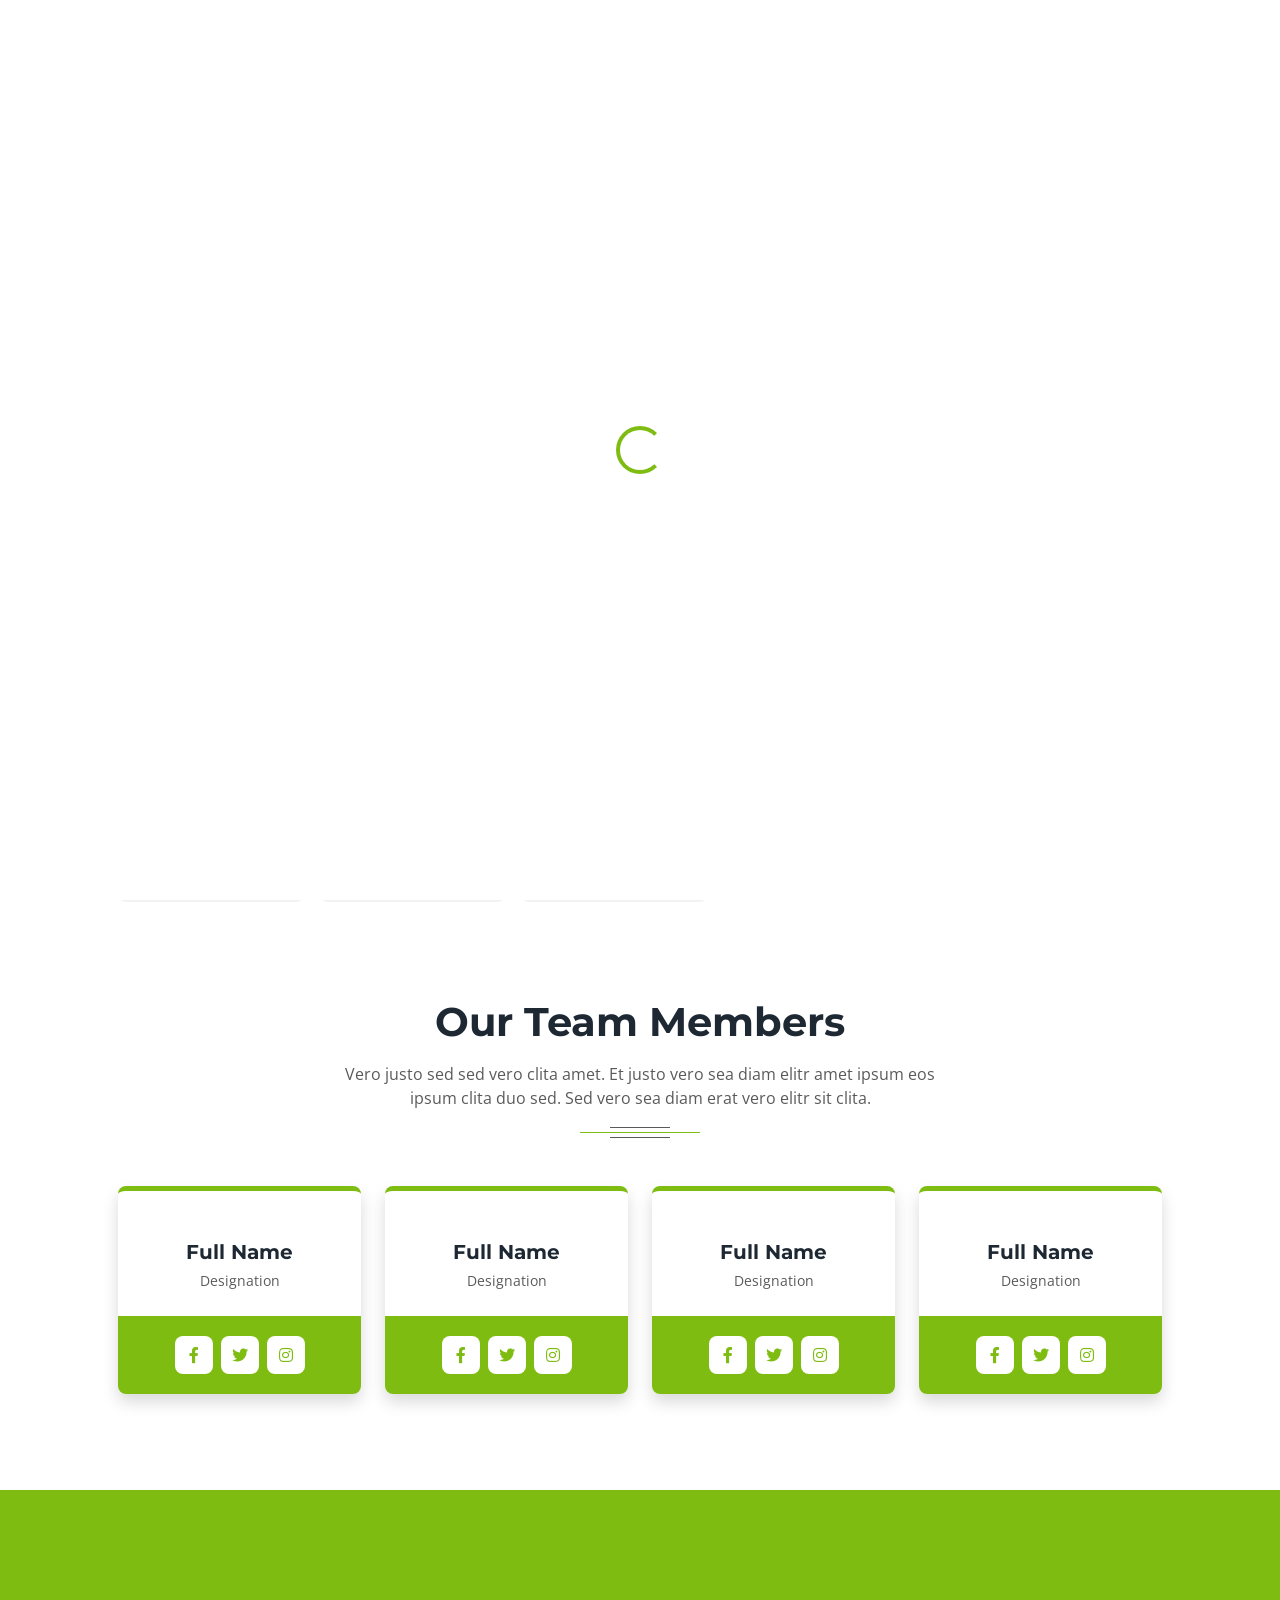
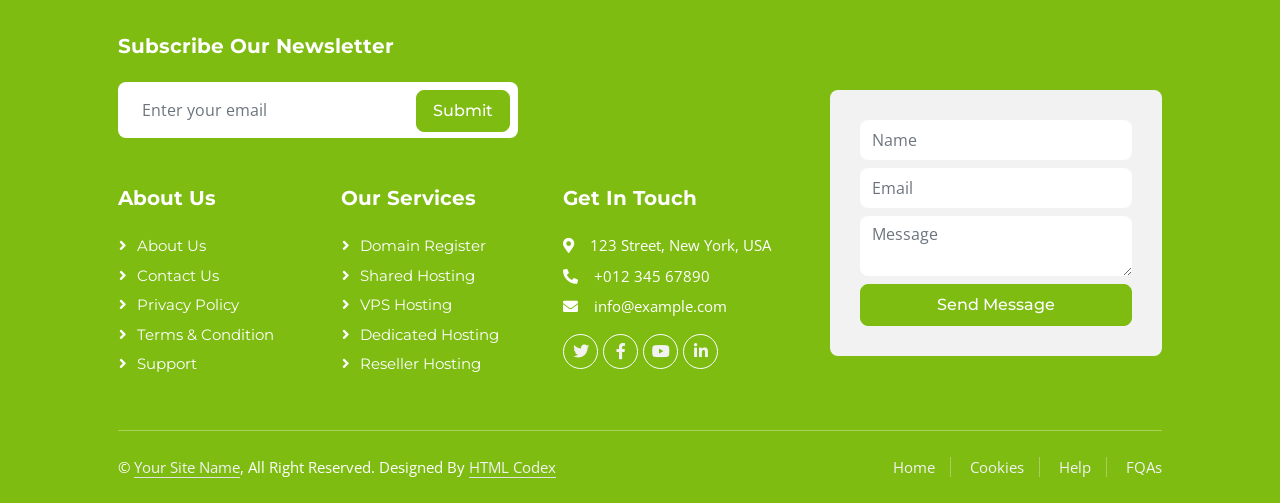
==== about.html @ 7fed3e86 "Add files via upload" ====
<!DOCTYPE html>
<html lang="en">

<head>
    <meta charset="utf-8">
    <title>GreenHost - Web Hosting HTML Template</title>
    <meta content="width=device-width, initial-scale=1.0" name="viewport">
    <meta content="" name="keywords">
    <meta content="" name="description">

    <!-- Favicon -->
    <link href="img/favicon.ico" rel="icon">

    <!-- Google Web Fonts -->
    <link rel="preconnect" href="https://fonts.googleapis.com">
    <link rel="preconnect" href="https://fonts.gstatic.com" crossorigin>
    <link href="https://fonts.googleapis.com/css2?family=Montserrat:wght@400;500;600;700&family=Open+Sans:wght@400;500;600;700&display=swap" rel="stylesheet">  

    <!-- Icon Font Stylesheet -->
    <link href="https://cdnjs.cloudflare.com/ajax/libs/font-awesome/5.10.0/css/all.min.css" rel="stylesheet">
    <link href="https://cdn.jsdelivr.net/npm/bootstrap-icons@1.4.1/font/bootstrap-icons.css" rel="stylesheet">

    <!-- Libraries Stylesheet -->
    <link href="lib/animate/animate.min.css" rel="stylesheet">
    <link href="lib/owlcarousel/assets/owl.carousel.min.css" rel="stylesheet">

    <!-- Customized Bootstrap Stylesheet -->
    <link href="css/bootstrap.min.css" rel="stylesheet">

    <!-- Template Stylesheet -->
    <link href="css/style.css" rel="stylesheet">
</head>

<body>
    <div class="container-xxl bg-white p-0">
        <!-- Spinner Start -->
        <div id="spinner" class="show bg-white position-fixed translate-middle w-100 vh-100 top-50 start-50 d-flex align-items-center justify-content-center">
            <div class="spinner-border text-primary" style="width: 3rem; height: 3rem;" role="status">
                <span class="sr-only">Loading...</span>
            </div>
        </div>
        <!-- Spinner End -->


        <!-- Navbar & Hero Start -->
        <div class="container-xxl position-relative p-0">
            <nav class="navbar navbar-expand-lg navbar-light px-4 px-lg-5 py-3 py-lg-0">
                <a href="" class="navbar-brand p-0">
                    <h1 class="m-0"><i class="fa fa-server me-3"></i>GreenHost</h1>
                    <!-- <img src="img/logo.png" alt="Logo"> -->
                </a>
                <button class="navbar-toggler" type="button" data-bs-toggle="collapse" data-bs-target="#navbarCollapse">
                    <span class="fa fa-bars"></span>
                </button>
                <div class="collapse navbar-collapse" id="navbarCollapse">
                    <div class="navbar-nav ms-auto py-0">
                        <a href="index.html" class="nav-item nav-link">Home</a>
                        <a href="about.html" class="nav-item nav-link active">About</a>
                        <a href="domain.html" class="nav-item nav-link">Domain</a>
                        <a href="hosting.html" class="nav-item nav-link">Hosting</a>
                        <div class="nav-item dropdown">
                            <a href="#" class="nav-link dropdown-toggle" data-bs-toggle="dropdown">Pages</a>
                            <div class="dropdown-menu m-0">
                                <a href="team.html" class="dropdown-item">Our Team</a>
                                <a href="testimonial.html" class="dropdown-item">Testimonial</a>
                                <a href="comparison.html" class="dropdown-item">Comparison</a>
                            </div>
                        </div>
                        <a href="contact.html" class="nav-item nav-link">Contact</a>
                    </div>
                    <butaton type="button" class="btn text-secondary ms-3" data-bs-toggle="modal" data-bs-target="#searchModal"><i class="fa fa-search"></i></butaton>
                    <a href="" class="btn btn-secondary py-2 px-4 ms-3">Register</a>
                </div>
            </nav>

            <div class="container-xxl py-5 bg-primary hero-header mb-5">
                <div class="container my-5 py-5 px-lg-5">
                    <div class="row g-5 pt-5">
                        <div class="col-12 text-center text-lg-start">
                            <h1 class="display-4 text-white animated slideInLeft">About Us</h1>
                            <nav aria-label="breadcrumb">
                                <ol class="breadcrumb justify-content-center justify-content-lg-start animated slideInLeft">
                                    <li class="breadcrumb-item"><a class="text-white" href="#">Home</a></li>
                                    <li class="breadcrumb-item"><a class="text-white" href="#">Pages</a></li>
                                    <li class="breadcrumb-item text-white active" aria-current="page">About</li>
                                </ol>
                            </nav>
                        </div>
                    </div>
                </div>
            </div>
        </div>
        <!-- Navbar & Hero End -->


        <!-- Full Screen Search Start -->
        <div class="modal fade" id="searchModal" tabindex="-1">
            <div class="modal-dialog modal-fullscreen">
                <div class="modal-content" style="background: rgba(29, 40, 51, 0.8);">
                    <div class="modal-header border-0">
                        <button type="button" class="btn bg-white btn-close" data-bs-dismiss="modal" aria-label="Close"></button>
                    </div>
                    <div class="modal-body d-flex align-items-center justify-content-center">
                        <div class="input-group" style="max-width: 600px;">
                            <input type="text" class="form-control bg-transparent border-light p-3" placeholder="Type search keyword">
                            <button class="btn btn-light px-4"><i class="bi bi-search"></i></button>
                        </div>
                    </div>
                </div>
            </div>
        </div>
        <!-- Full Screen Search End -->


        <!-- About Start -->
        <div class="container-xxl py-5">
            <div class="container px-lg-5">
                <div class="row g-5 align-items-center">
                    <div class="col-lg-7 wow fadeInUp" data-wow-delay="0.1s">
                        <div class="section-title position-relative mb-4 pb-4">
                            <h1 class="mb-2">Welcome to GreenHost</h1>
                        </div>
                        <p class="mb-4">Tempor erat elitr rebum at clita. Diam dolor diam ipsum et tempor sit. Aliqu diam amet diam et eos labore. Clita erat ipsum et lorem et sit, sed stet no labore lorem sit clita duo justo magna dolore erat amet</p>
                        <div class="row g-3">
                            <div class="col-sm-4 wow fadeIn" data-wow-delay="0.1s">
                                <div class="bg-light rounded text-center p-4">
                                    <i class="fa fa-users-cog fa-2x text-primary mb-2"></i>
                                    <h2 class="mb-1" data-toggle="counter-up">1234</h2>
                                    <p class="mb-0">Experts</p>
                                </div>
                            </div>
                            <div class="col-sm-4 wow fadeIn" data-wow-delay="0.3s">
                                <div class="bg-light rounded text-center p-4">
                                    <i class="fa fa-users fa-2x text-primary mb-2"></i>
                                    <h2 class="mb-1" data-toggle="counter-up">1234</h2>
                                    <p class="mb-0">Clients</p>
                                </div>
                            </div>
                            <div class="col-sm-4 wow fadeIn" data-wow-delay="0.5s">
                                <div class="bg-light rounded text-center p-4">
                                    <i class="fa fa-check fa-2x text-primary mb-2"></i>
                                    <h2 class="mb-1" data-toggle="counter-up">1234</h2>
                                    <p class="mb-0">Projects</p>
                                </div>
                            </div>
                        </div>
                    </div>
                    <div class="col-lg-5">
                        <img class="img-fluid wow zoomIn" data-wow-delay="0.5s" src="img/about.png">
                    </div>
                </div>
            </div>
        </div>
        <!-- About End -->


        <!-- Team Start -->
        <div class="container-xxl py-5">
            <div class="container px-lg-5">
                <div class="section-title position-relative text-center mx-auto mb-5 pb-4 wow fadeInUp" data-wow-delay="0.1s" style="max-width: 600px;">
                    <h1 class="mb-3">Our Team Members</h1>
                    <p class="mb-1">Vero justo sed sed vero clita amet. Et justo vero sea diam elitr amet ipsum eos
                        ipsum clita duo sed. Sed vero sea diam erat vero elitr sit clita.</p>
                </div>
                <div class="row g-4">
                    <div class="col-lg-3 col-md-6 wow fadeInUp" data-wow-delay="0.1s">
                        <div class="team-item border-top border-5 border-primary rounded shadow overflow-hidden">
                            <div class="text-center p-4">
                                <img class="img-fluid rounded-circle mb-4" src="img/team-1.jpg" alt="">
                                <h5 class="fw-bold mb-1">Full Name</h5>
                                <small>Designation</small>
                            </div>
                            <div class="d-flex justify-content-center bg-primary p-3">
                                <a class="btn btn-square text-primary bg-white m-1" href=""><i class="fab fa-facebook-f"></i></a>
                                <a class="btn btn-square text-primary bg-white m-1" href=""><i class="fab fa-twitter"></i></a>
                                <a class="btn btn-square text-primary bg-white m-1" href=""><i class="fab fa-instagram"></i></a>
                            </div>
                        </div>
                    </div>
                    <div class="col-lg-3 col-md-6 wow fadeInUp" data-wow-delay="0.3s">
                        <div class="team-item border-top border-5 border-primary rounded shadow overflow-hidden">
                            <div class="text-center p-4">
                                <img class="img-fluid rounded-circle mb-4" src="img/team-2.jpg" alt="">
                                <h5 class="fw-bold mb-1">Full Name</h5>
                                <small>Designation</small>
                            </div>
                            <div class="d-flex justify-content-center bg-primary p-3">
                                <a class="btn btn-square text-primary bg-white m-1" href=""><i class="fab fa-facebook-f"></i></a>
                                <a class="btn btn-square text-primary bg-white m-1" href=""><i class="fab fa-twitter"></i></a>
                                <a class="btn btn-square text-primary bg-white m-1" href=""><i class="fab fa-instagram"></i></a>
                            </div>
                        </div>
                    </div>
                    <div class="col-lg-3 col-md-6 wow fadeInUp" data-wow-delay="0.5s">
                        <div class="team-item border-top border-5 border-primary rounded shadow overflow-hidden">
                            <div class="text-center p-4">
                                <img class="img-fluid rounded-circle mb-4" src="img/team-3.jpg" alt="">
                                <h5 class="fw-bold mb-1">Full Name</h5>
                                <small>Designation</small>
                            </div>
                            <div class="d-flex justify-content-center bg-primary p-3">
                                <a class="btn btn-square text-primary bg-white m-1" href=""><i class="fab fa-facebook-f"></i></a>
                                <a class="btn btn-square text-primary bg-white m-1" href=""><i class="fab fa-twitter"></i></a>
                                <a class="btn btn-square text-primary bg-white m-1" href=""><i class="fab fa-instagram"></i></a>
                            </div>
                        </div>
                    </div>
                    <div class="col-lg-3 col-md-6 wow fadeInUp" data-wow-delay="0.7s">
                        <div class="team-item border-top border-5 border-primary rounded shadow overflow-hidden">
                            <div class="text-center p-4">
                                <img class="img-fluid rounded-circle mb-4" src="img/team-4.jpg" alt="">
                                <h5 class="fw-bold mb-1">Full Name</h5>
                                <small>Designation</small>
                            </div>
                            <div class="d-flex justify-content-center bg-primary p-3">
                                <a class="btn btn-square text-primary bg-white m-1" href=""><i class="fab fa-facebook-f"></i></a>
                                <a class="btn btn-square text-primary bg-white m-1" href=""><i class="fab fa-twitter"></i></a>
                                <a class="btn btn-square text-primary bg-white m-1" href=""><i class="fab fa-instagram"></i></a>
                            </div>
                        </div>
                    </div>
                </div>
            </div>
        </div>
        <!-- Team End -->
        

        <!-- Footer Start -->
        <div class="container-fluid bg-primary text-white footer mt-5 pt-5 wow fadeIn" data-wow-delay="0.1s">
            <div class="container py-5 px-lg-5">
                <div class="row gy-5 gx-4 pt-5">
                    <div class="col-12">
                        <h5 class="fw-bold text-white mb-4">Subscribe Our Newsletter</h5>
                        <div class="position-relative" style="max-width: 400px;">
                            <input class="form-control bg-white border-0 w-100 py-3 ps-4 pe-5" type="text" placeholder="Enter your email">
                            <button type="button" class="btn btn-primary py-2 px-3 position-absolute top-0 end-0 mt-2 me-2">Submit</button>
                        </div>
                    </div>
                    <div class="col-lg-5 col-md-12">
                        <div class="row gy-5 g-4">
                            <div class="col-md-6">
                                <h5 class="fw-bold text-white mb-4">About Us</h5>
                                <a class="btn btn-link" href="">About Us</a>
                                <a class="btn btn-link" href="">Contact Us</a>
                                <a class="btn btn-link" href="">Privacy Policy</a>
                                <a class="btn btn-link" href="">Terms & Condition</a>
                                <a class="btn btn-link" href="">Support</a>
                            </div>
                            <div class="col-md-6">
                                <h5 class="fw-bold text-white mb-4">Our Services</h5>
                                <a class="btn btn-link" href="">Domain Register</a>
                                <a class="btn btn-link" href="">Shared Hosting</a>
                                <a class="btn btn-link" href="">VPS Hosting</a>
                                <a class="btn btn-link" href="">Dedicated Hosting</a>
                                <a class="btn btn-link" href="">Reseller Hosting</a>
                            </div>
                        </div>
                    </div>
                    <div class="col-md-6 col-lg-3">
                        <h5 class="fw-bold text-white mb-4">Get In Touch</h5>
                        <p class="mb-2"><i class="fa fa-map-marker-alt me-3"></i>123 Street, New York, USA</p>
                        <p class="mb-2"><i class="fa fa-phone-alt me-3"></i>+012 345 67890</p>
                        <p class="mb-2"><i class="fa fa-envelope me-3"></i>info@example.com</p>
                        <div class="d-flex pt-2">
                            <a class="btn btn-outline-light btn-social" href=""><i class="fab fa-twitter"></i></a>
                            <a class="btn btn-outline-light btn-social" href=""><i class="fab fa-facebook-f"></i></a>
                            <a class="btn btn-outline-light btn-social" href=""><i class="fab fa-youtube"></i></a>
                            <a class="btn btn-outline-light btn-social" href=""><i class="fab fa-linkedin-in"></i></a>
                        </div>
                    </div>
                    <div class="col-md-6 col-lg-4 mt-lg-n5">
                        <div class="bg-light rounded" style="padding: 30px;">
                            <input type="text" class="form-control border-0 py-2 mb-2" placeholder="Name">
                            <input type="email" class="form-control border-0 py-2 mb-2" placeholder="Email">
                            <textarea class="form-control border-0 mb-2" rows="2" placeholder="Message"></textarea>
                            <button class="btn btn-primary w-100 py-2">Send Message</button>
                        </div>
                    </div>
                </div>
            </div>
            <div class="container px-lg-5">
                <div class="copyright">
                    <div class="row">
                        <div class="col-md-6 text-center text-md-start mb-3 mb-md-0">
                            &copy; <a class="border-bottom" href="#">Your Site Name</a>, All Right Reserved. 
							
							<!--/*** This template is free as long as you keep the footer author’s credit link/attribution link/backlink. If you'd like to use the template without the footer author’s credit link/attribution link/backlink, you can purchase the Credit Removal License from "https://htmlcodex.com/credit-removal". Thank you for your support. ***/-->
							Designed By <a class="border-bottom" href="https://htmlcodex.com">HTML Codex</a>
                        </div>
                        <div class="col-md-6 text-center text-md-end">
                            <div class="footer-menu">
                                <a href="">Home</a>
                                <a href="">Cookies</a>
                                <a href="">Help</a>
                                <a href="">FQAs</a>
                            </div>
                        </div>
                    </div>
                </div>
            </div>
        </div>
        <!-- Footer End -->


        <!-- Back to Top -->
        <a href="#" class="btn btn-lg btn-secondary btn-lg-square back-to-top"><i class="bi bi-arrow-up"></i></a>
    </div>

    <!-- JavaScript Libraries -->
    <script src="https://code.jquery.com/jquery-3.4.1.min.js"></script>
    <script src="https://cdn.jsdelivr.net/npm/bootstrap@5.0.0/dist/js/bootstrap.bundle.min.js"></script>
    <script src="lib/wow/wow.min.js"></script>
    <script src="lib/easing/easing.min.js"></script>
    <script src="lib/waypoints/waypoints.min.js"></script>
    <script src="lib/counterup/counterup.min.js"></script>
    <script src="lib/owlcarousel/owl.carousel.min.js"></script>

    <!-- Template Javascript -->
    <script src="js/main.js"></script>
</body>

</html>
---- css/style.css ----
/********** Template CSS **********/
:root {
    --primary: #7EBC12;
    --secondary: #FF0F10;
    --light: #F2F2F2;
    --dark: #1D2833;
}


/*** Spinner ***/
#spinner {
    opacity: 0;
    visibility: hidden;
    transition: opacity .5s ease-out, visibility 0s linear .5s;
    z-index: 99999;
}

#spinner.show {
    transition: opacity .5s ease-out, visibility 0s linear 0s;
    visibility: visible;
    opacity: 1;
}

.back-to-top {
    position: fixed;
    display: none;
    right: 45px;
    bottom: 45px;
    z-index: 99;
}


/*** Heading ***/
h1,
h2,
.fw-bold {
    font-weight: 700 !important;
}

h3,
h4,
.fw-semi-bold {
    font-weight: 600 !important;
}

h5,
h6,
.fw-medium {
    font-weight: 500 !important;
}


/*** Button ***/
.btn {
    font-family: 'Montserrat', sans-serif;
    font-weight: 500;
    transition: .5s;
}

.btn.btn-primary,
.btn.btn-secondary {
    color: #FFFFFF;
}

.btn-square {
    width: 38px;
    height: 38px;
}

.btn-sm-square {
    width: 32px;
    height: 32px;
}

.btn-lg-square {
    width: 48px;
    height: 48px;
}

.btn-square,
.btn-sm-square,
.btn-lg-square {
    padding: 0;
    display: flex;
    align-items: center;
    justify-content: center;
    font-weight: normal;
    border-radius: 8px;
}


/*** Navbar ***/
.navbar-light .navbar-nav .nav-link {
    position: relative;
    margin-left: 25px;
    padding: 35px 0;
    font-size: 15px;
    font-family: 'Montserrat', sans-serif;
    color: #FFFFFF !important;
    text-transform: uppercase;
    font-weight: 500;
    outline: none;
    transition: .5s;
}

.sticky-top.navbar-light .navbar-nav .nav-link {
    padding: 20px 0;
    color: var(--dark) !important;
}

.navbar-light .navbar-nav .nav-link:hover,
.navbar-light .navbar-nav .nav-link.active {
    color: var(--secondary) !important;
}

.navbar-light .navbar-brand h1 {
    color: #FFFFFF;
}

.navbar-light .navbar-brand img {
    max-height: 60px;
    transition: .5s;
}

.sticky-top.navbar-light .navbar-brand img {
    max-height: 45px;
}

@media (max-width: 991.98px) {
    .sticky-top.navbar-light {
        position: relative;
        background: #FFFFFF;
    }

    .navbar-light .navbar-collapse {
        margin-top: 15px;
        border-top: 1px solid #DDDDDD;
    }

    .navbar-light .navbar-nav .nav-link,
    .sticky-top.navbar-light .navbar-nav .nav-link {
        padding: 10px 0;
        margin-left: 0;
        color: var(--dark) !important;
    }

    .navbar-light .navbar-brand h1 {
        color: var(--primary);
    }

    .navbar-light .navbar-brand img {
        max-height: 45px;
    }
}

@media (min-width: 992px) {
    .navbar-light {
        position: absolute;
        width: 100%;
        top: 0;
        left: 0;
        z-index: 999;
    }
    
    .sticky-top.navbar-light {
        position: fixed;
        background: #FFFFFF;
    }

    .sticky-top.navbar-light .navbar-brand h1 {
        color: var(--primary);
    }
}


/*** Hero Header ***/
.hero-header {
    background:
        url(../img/bg-round.png),
        url(../img/bg-round-2.png),
        url(../img/bg-square.png),
        url(../img/bg-line.png),
        url(../img/bg-bottom-hero.png);
    background-position:
        0px 40%,
        right 0 top 0,
        left 50% top 0,
        left 50% top 50%,
        center bottom -1px;
    background-repeat: no-repeat;
}

.breadcrumb-item + .breadcrumb-item::before {
    color: rgba(255, 255, 255, .5);
}


/*** Section Title ***/
.section-title::before {
    position: absolute;
    content: "";
    width: 60px;
    height: 11px;
    bottom: 0;
    left: 0;
    border-top: 1px solid #5A5A5A;
    border-bottom: 1px solid #5A5A5A;
}

.section-title::after {
    position: absolute;
    content: "";
    width: 90px;
    height: 1px;
    bottom: 5px;
    left: 0;
    background: var(--primary);
}

.section-title.text-center::before {
    left: 50%;
    margin-left: -30px;
}

.section-title.text-center::after {
    width: 120px;
    left: 50%;
    margin-left: -60px;
}


/*** Domain Search ***/
.domain {
    background: url(../img/bg-domain.png) center center no-repeat;
    background-size: contain;
}


/*** Comparison ***/
@media (min-width: 992px) {
    .comparison::after {
        position: absolute;
        content: "";
        width: 1px;
        top: 56px;
        bottom: 20px;
        left: 50%;
        background: #DDDDDD;
    }
}


/*** Testimonial ***/
.testimonial-carousel .owl-item .testimonial-item,
.testimonial-carousel .owl-item.center .testimonial-item * {
    transition: .5s;
}

.testimonial-carousel .owl-item.center .testimonial-item {
    background: var(--primary) !important;
    border-color: var(--secondary) !important;
}

.testimonial-carousel .owl-item.center .testimonial-item .position-absolute {
    background: var(--secondary) !important;
}

.testimonial-carousel .owl-item.center .testimonial-item * {
    color: #FFFFFF;
}

.testimonial-carousel .owl-item.center .testimonial-item h6 {
    color: var(--dark) !important;
}

.testimonial-carousel .owl-dots {
    display: flex;
    align-items: flex-end;
    justify-content: center;
}

.testimonial-carousel .owl-dot {
    position: relative;
    display: inline-block;
    margin: 0 5px;
    width: 15px;
    height: 15px;
    background: #DDDDDD;
    border-radius: 15px;
    transition: .5s;
}

.testimonial-carousel .owl-dot.active {
    width: 30px;
    background: var(--primary);
}


/*** Team ***/
.team-item,
.team-item .bg-primary,
.team-item .bg-primary i {
    transition: .5s;
}

.team-item:hover {
    border-color: var(--secondary) !important;
}

.team-item:hover .bg-primary {
    background: var(--secondary) !important;
}

.team-item:hover .bg-primary i {
    color: var(--secondary) !important;
}


/*** Footer ***/
.footer {
    background:
        url(../img/bg-round.png),
        url(../img/bg-round-2.png),
        url(../img/bg-square.png),
        url(../img/bg-line.png),
        url(../img/bg-bottom-footer.png);
    background-position:
        0px 112px,
        right 0 bottom 0,
        left 50% top 80px,
        left 50% bottom 0,
        top center;
    background-repeat: no-repeat;
}

.footer p {
    font-size: 15px;
}

.footer .btn.btn-social {
    margin-right: 5px;
    width: 35px;
    height: 35px;
    display: flex;
    align-items: center;
    justify-content: center;
    color: var(--light);
    border: 1px solid #FFFFFF;
    border-radius: 35px;
    transition: .3s;
}

.footer .btn.btn-social:hover {
    color: var(--primary);
}

.footer .btn.btn-link {
    display: block;
    margin-bottom: 5px;
    padding: 0;
    text-align: left;
    color: #FFFFFF;
    font-size: 15px;
    font-weight: normal;
    transition: .3s;
}

.footer .btn.btn-link::before {
    position: relative;
    content: "\f105";
    font-family: "Font Awesome 5 Free";
    font-weight: 900;
    margin-right: 10px;
}

.footer .btn.btn-link:hover {
    letter-spacing: 1px;
    box-shadow: none;
}

.footer .copyright {
    padding: 25px 0;
    font-size: 15px;
    border-top: 1px solid rgba(256, 256, 256, .3);
}

.footer .copyright a {
    color: var(--light);
}

.footer .footer-menu a {
    margin-right: 15px;
    padding-right: 15px;
    border-right: 1px solid rgba(255, 255, 255, .3);
}

.footer .footer-menu a:last-child {
    margin-right: 0;
    padding-right: 0;
    border-right: none;
}
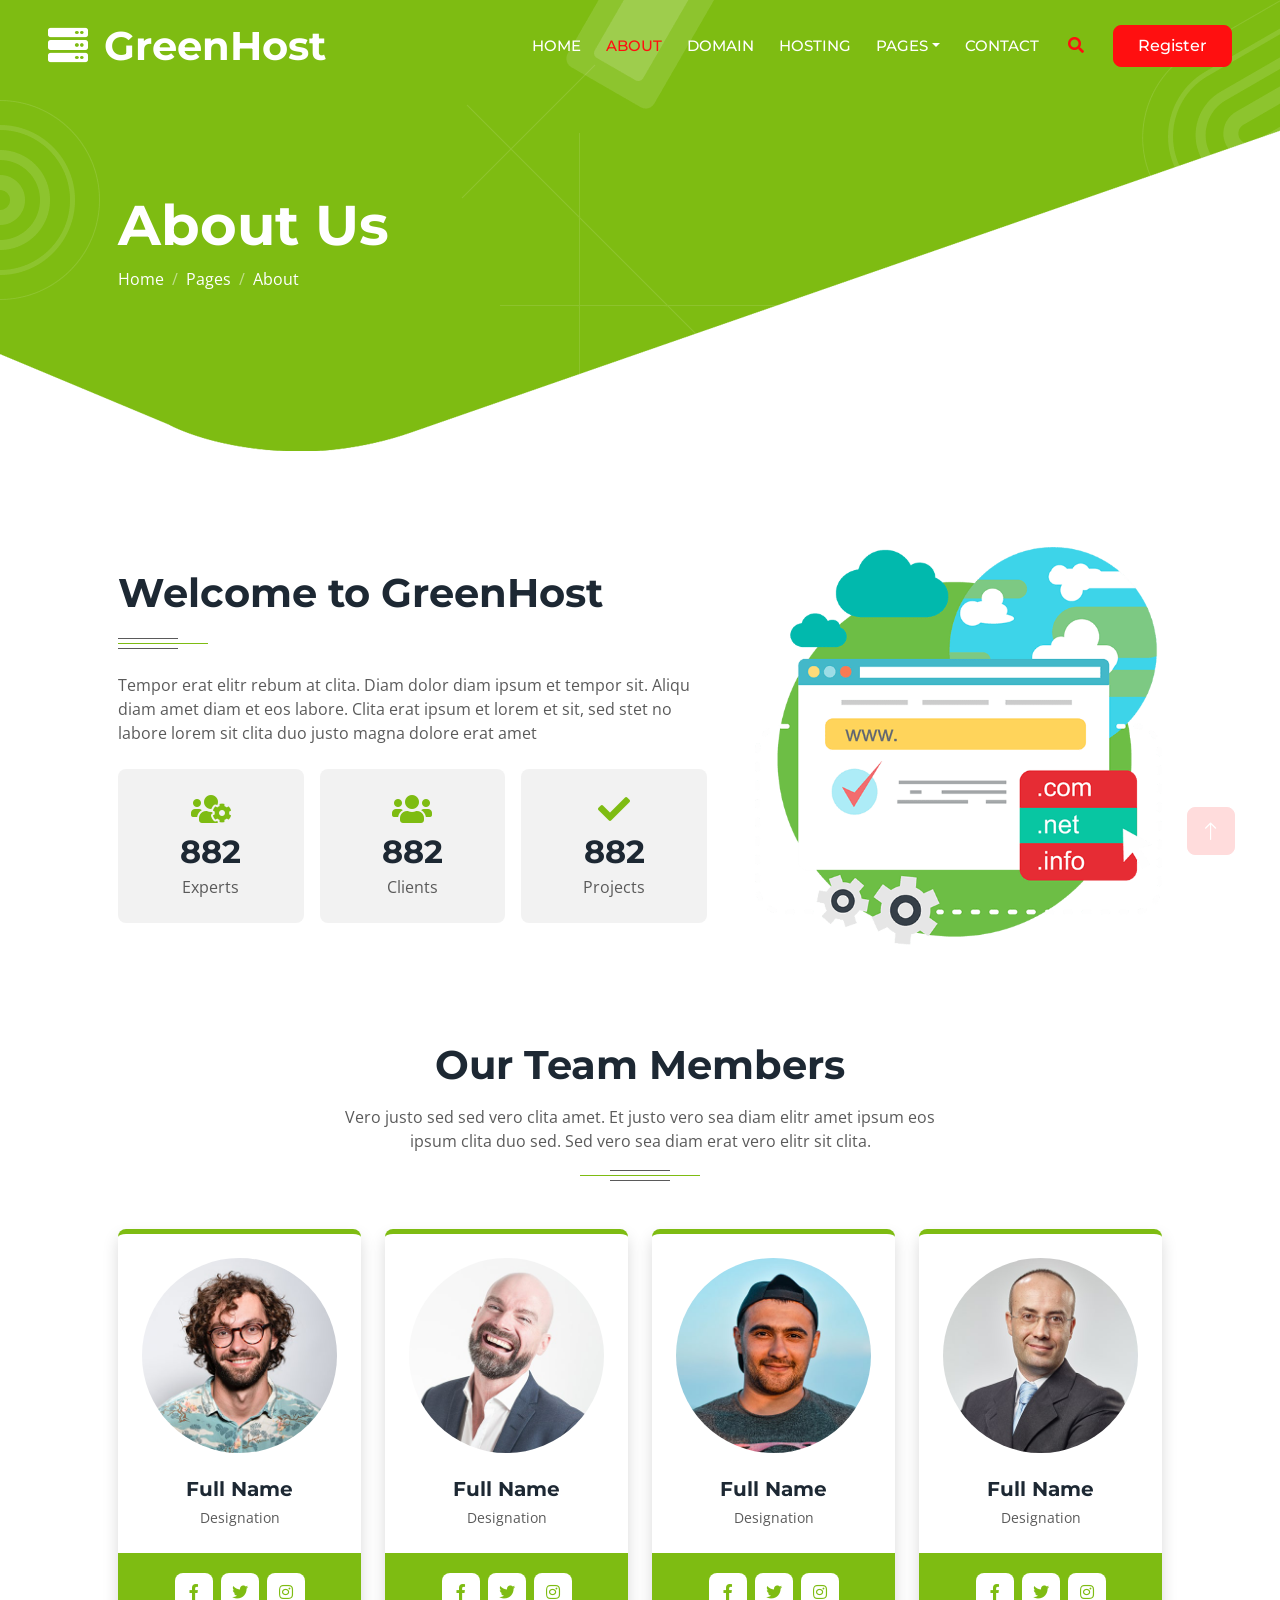
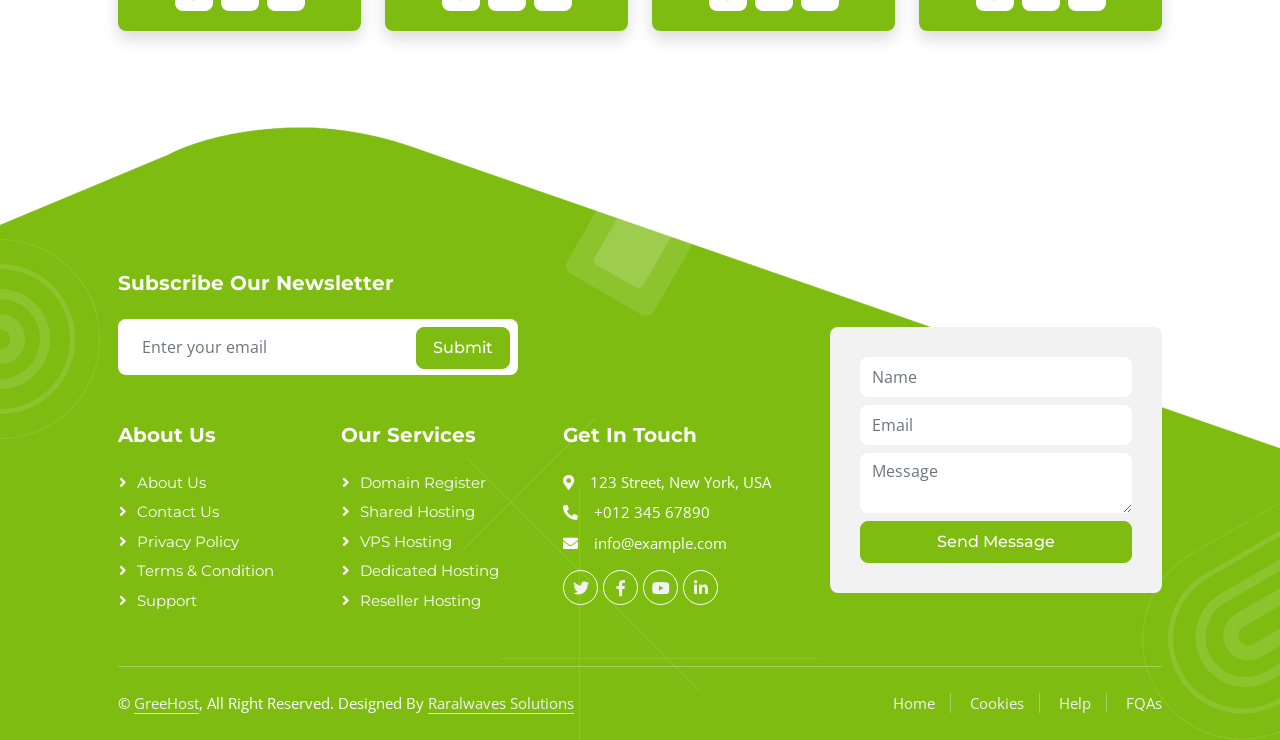
==== commit c1fa7df0: "Update about.html" ====
--- a/about.html
+++ b/about.html
@@ -3,7 +3,7 @@
 
 <head>
     <meta charset="utf-8">
-    <title>GreenHost - Web Hosting HTML Template</title>
+    <title>GreenHost - Web Hosting </title>
     <meta content="width=device-width, initial-scale=1.0" name="viewport">
     <meta content="" name="keywords">
     <meta content="" name="description">
@@ -282,10 +282,10 @@
                 <div class="copyright">
                     <div class="row">
                         <div class="col-md-6 text-center text-md-start mb-3 mb-md-0">
-                            &copy; <a class="border-bottom" href="#">Your Site Name</a>, All Right Reserved. 
+                            &copy; <a class="border-bottom" href="#">GreeHost</a>, All Right Reserved. 
 							
-							<!--/*** This template is free as long as you keep the footer author’s credit link/attribution link/backlink. If you'd like to use the template without the footer author’s credit link/attribution link/backlink, you can purchase the Credit Removal License from "https://htmlcodex.com/credit-removal". Thank you for your support. ***/-->
-							Designed By <a class="border-bottom" href="https://htmlcodex.com">HTML Codex</a>
+							
+							Designed By <a class="border-bottom" href="https://raralwavessolutions.co.ke/">Raralwaves Solutions</a>
                         </div>
                         <div class="col-md-6 text-center text-md-end">
                             <div class="footer-menu">
@@ -319,4 +319,5 @@
     <script src="js/main.js"></script>
 </body>
 
-</html>+
+</html>
